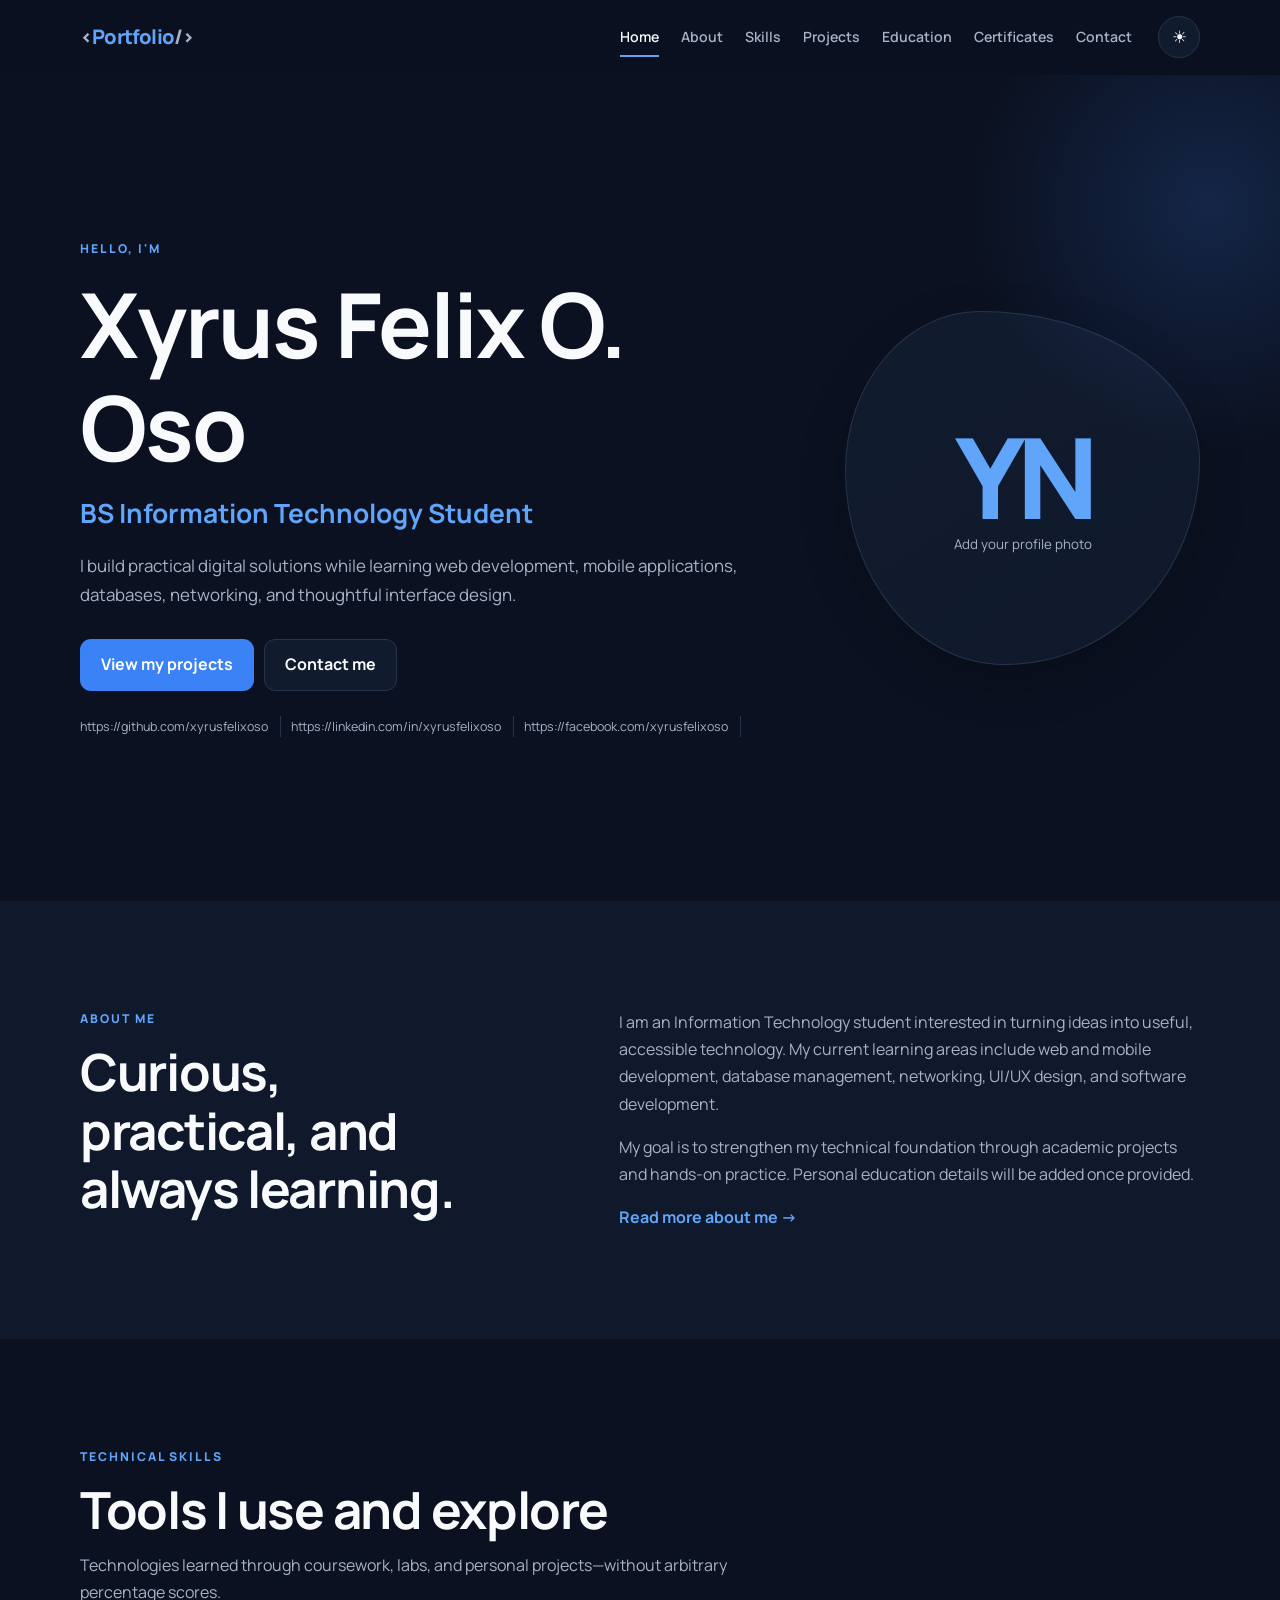
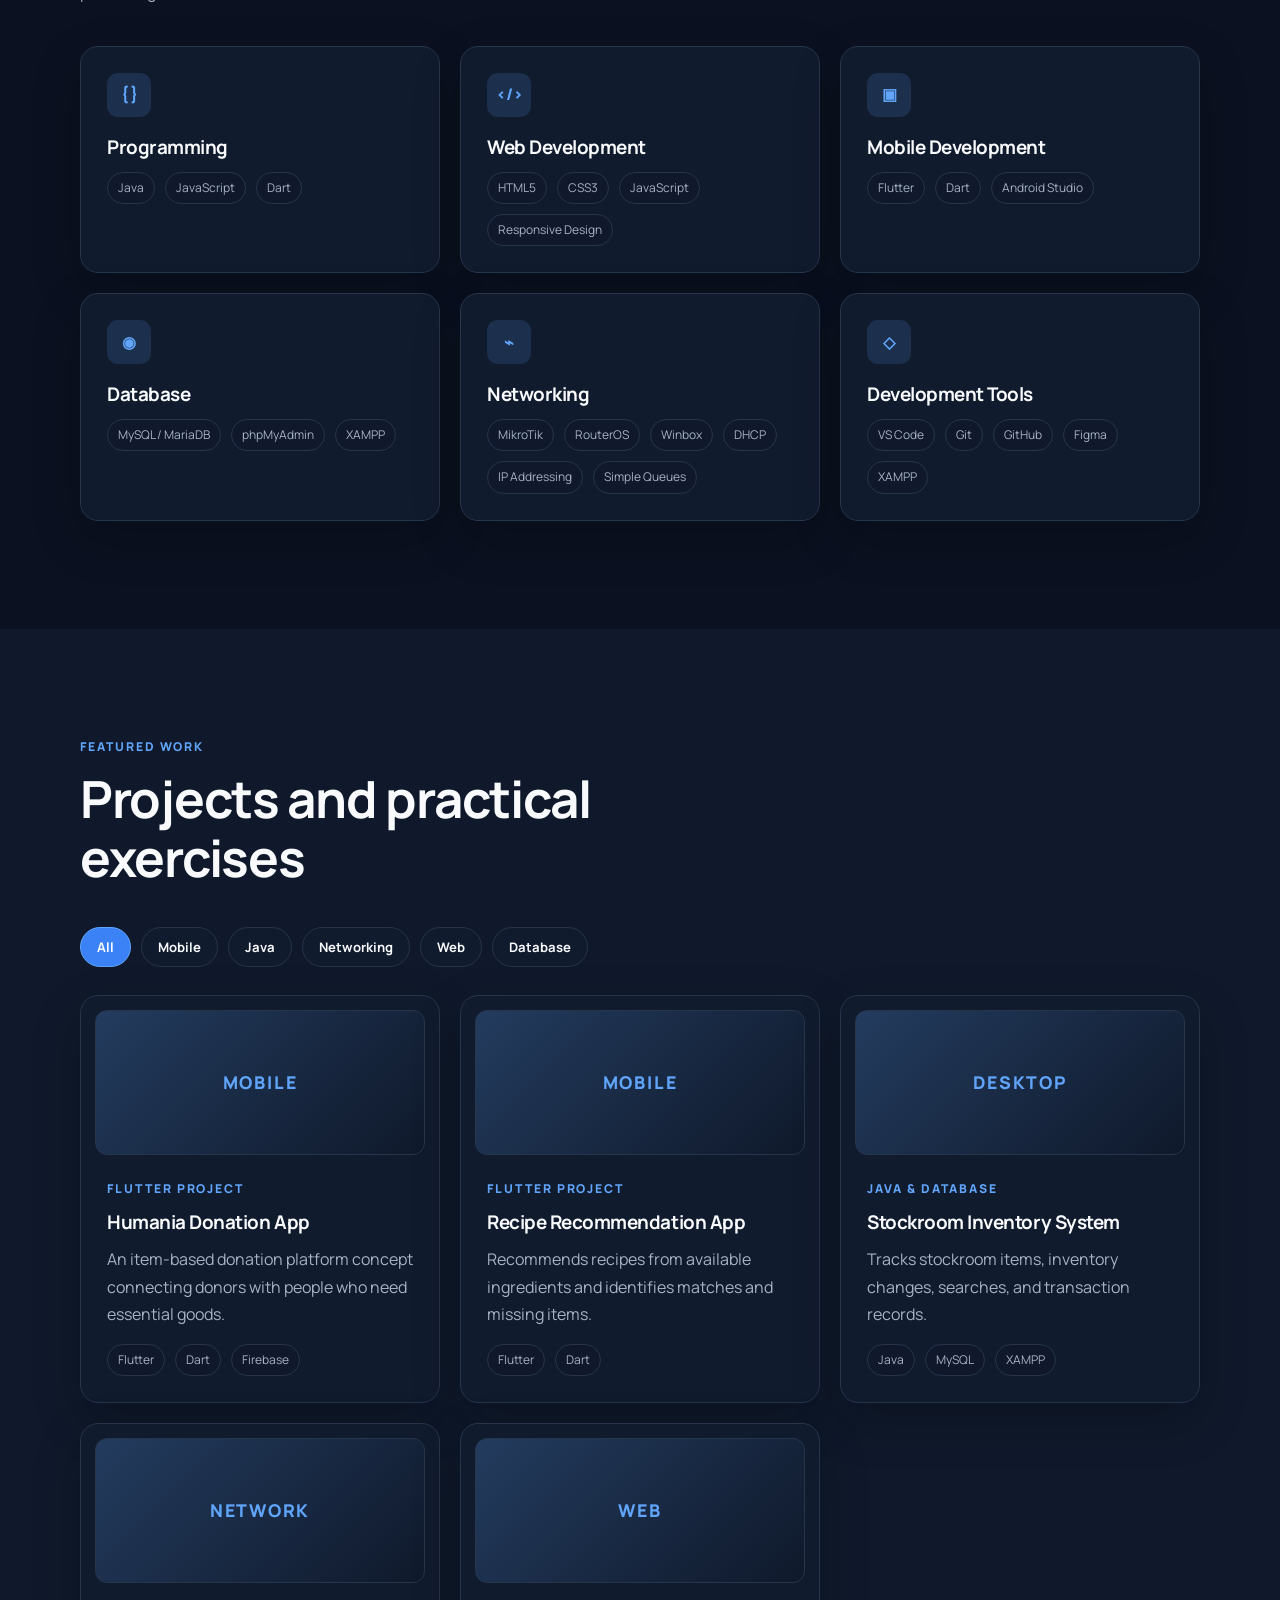
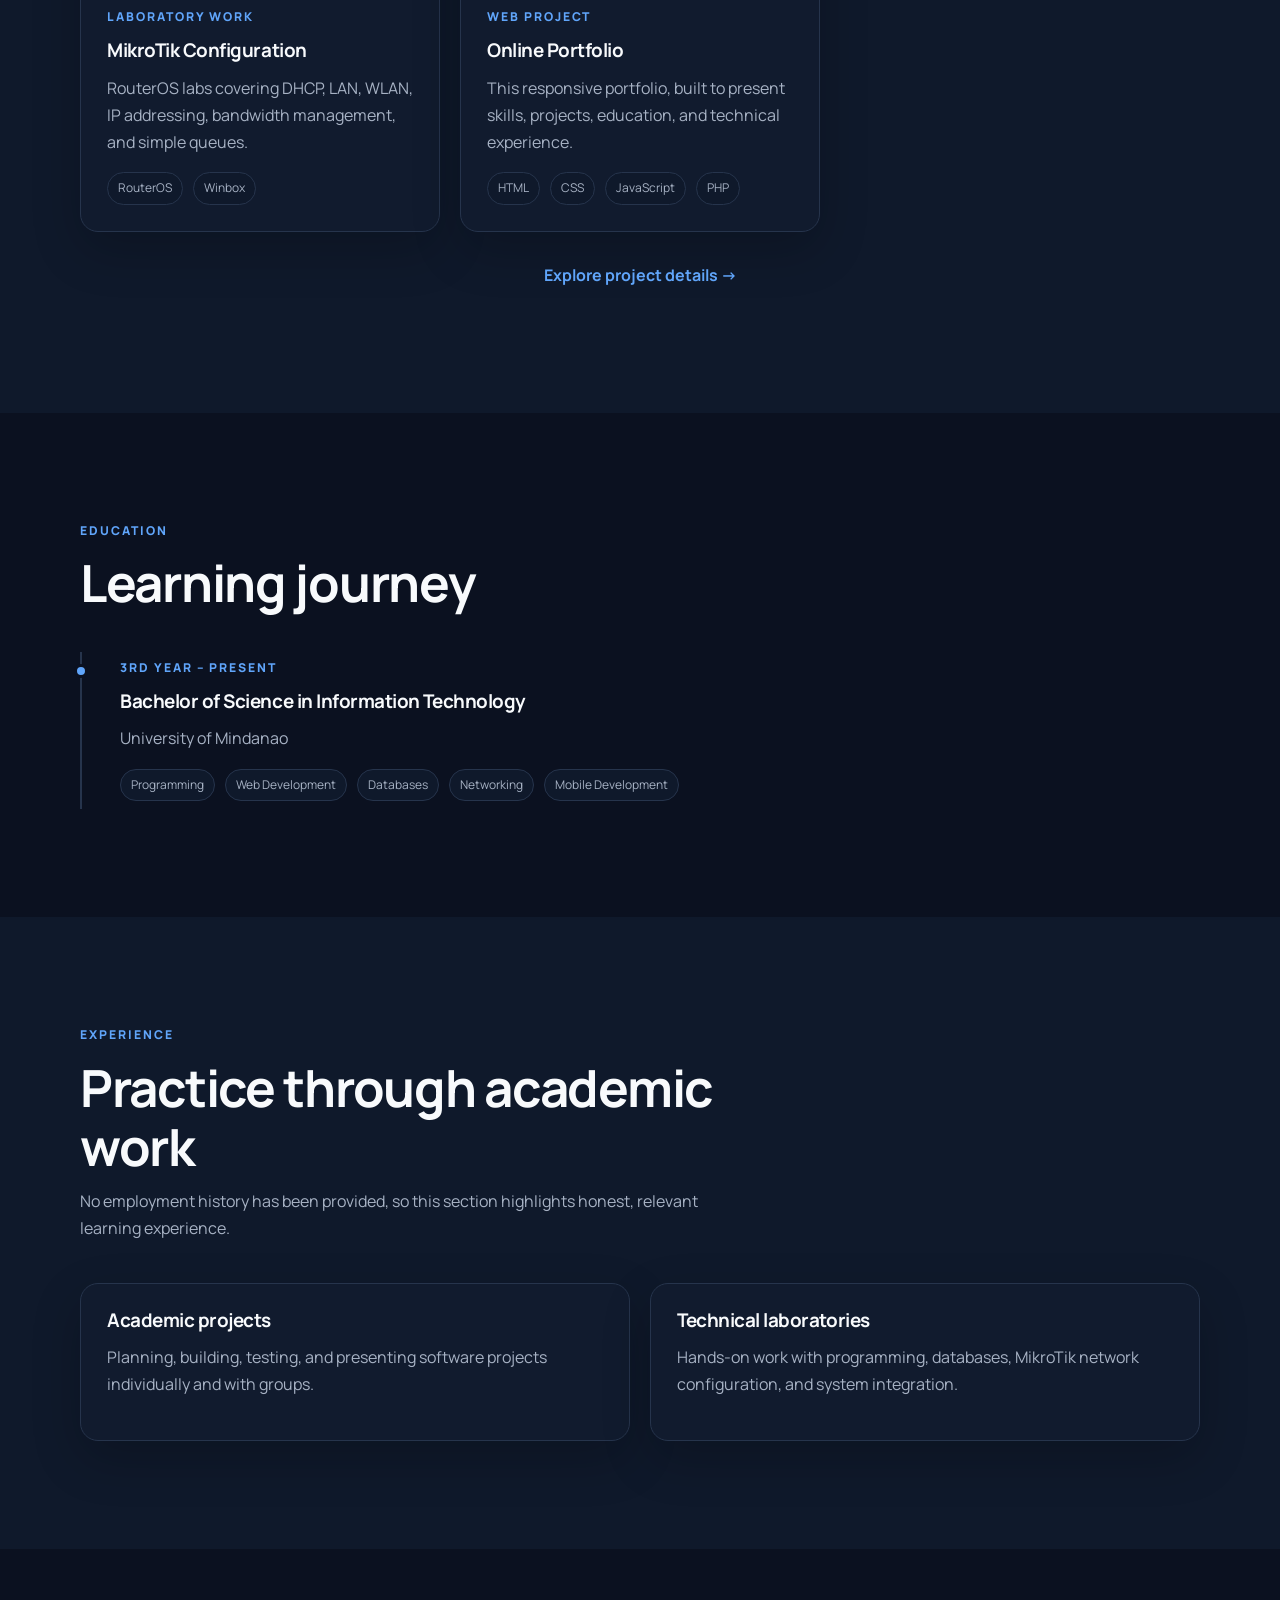
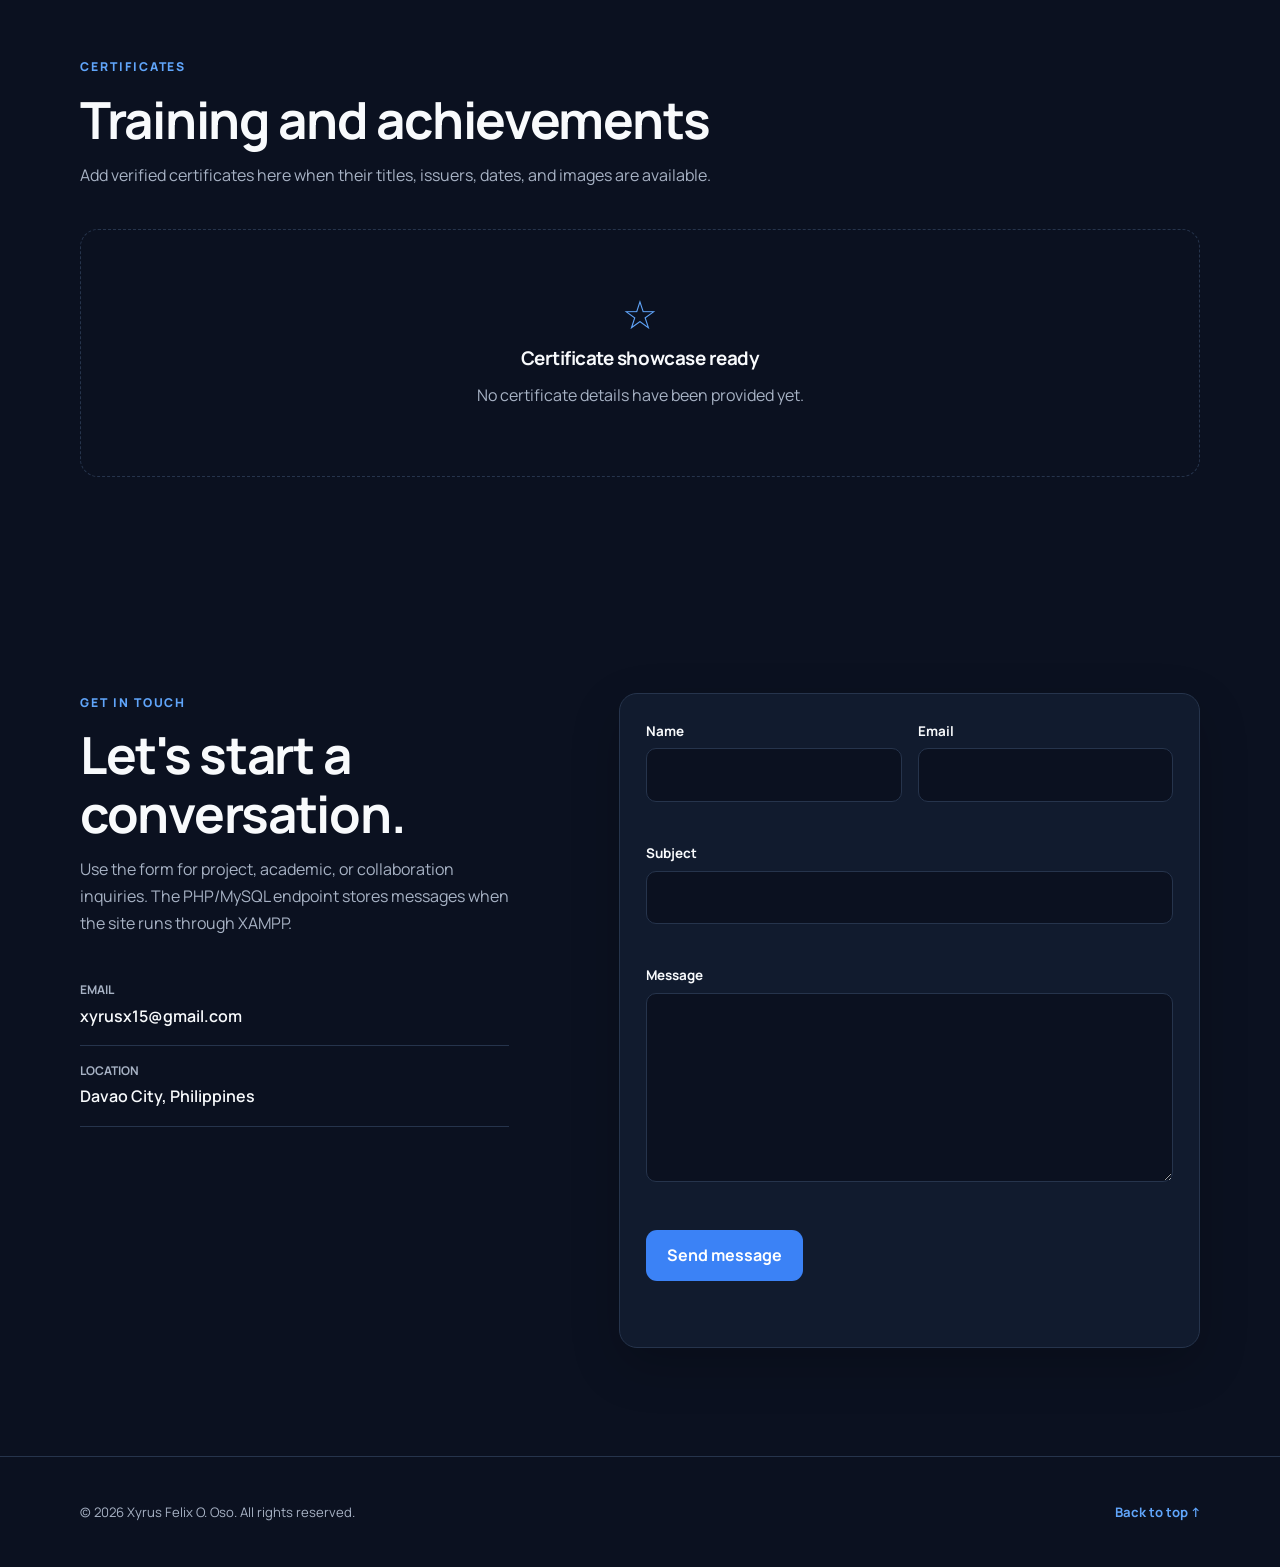
==== index.html @ 5e15e4e5 "Add portfolio project" ====
<!DOCTYPE html>
<html lang="en" data-theme="dark">
<head>
  <meta charset="UTF-8">
  <meta name="viewport" content="width=device-width, initial-scale=1.0">
  <meta name="description" content="Portfolio of Xyrus Felix O. Oso, a BS Information Technology student focused on practical digital solutions.">
  <meta name="author" content="Xyrus Felix O. Oso">
  <meta name="keywords" content="IT student, web development, mobile development, networking, portfolio">
  <meta property="og:title" content="Xyrus Felix O. Oso | IT Portfolio">
  <meta property="og:description" content="Projects, skills, and academic experience of a BS Information Technology student.">
  <meta property="og:type" content="website">
  <meta name="theme-color" content="#0f172a">
  <title>Xyrus Felix O. Oso | IT Portfolio</title>
  <link rel="stylesheet" href="css/style.css">
  <script>document.documentElement.dataset.theme=localStorage.getItem('portfolio-theme')||'dark';</script>
</head>
<body>
  <a class="skip-link" href="#main-content">Skip to content</a>
  <header class="site-header" id="top">
    <nav class="navbar container" aria-label="Primary navigation">
      <a class="logo" href="index.html" aria-label="Portfolio home">&lt;<span>Portfolio</span>/&gt;</a>
      <button class="menu-toggle" type="button" aria-expanded="false" aria-controls="nav-links" aria-label="Open navigation menu"><span></span><span></span><span></span></button>
      <div class="nav-links" id="nav-links">
        <a class="active" href="#home">Home</a><a href="#about">About</a><a href="#skills">Skills</a><a href="#projects">Projects</a><a href="#education">Education</a><a href="#certificates">Certificates</a><a href="#contact">Contact</a>
      </div>
      <button class="theme-toggle" type="button" aria-label="Switch to light theme" title="Change color theme"><span aria-hidden="true">☀</span></button>
    </nav>
  </header>

  <main id="main-content">
    <section class="hero section" id="home">
      <div class="container hero-grid">
        <div class="hero-copy reveal">
          <p class="eyebrow">Hello, I'm</p>
          <h1>Xyrus Felix O. Oso</h1>
          <p class="hero-title">BS Information Technology Student</p>
          <p>I build practical digital solutions while learning web development, mobile applications, databases, networking, and thoughtful interface design.</p>
          <div class="button-row"><a class="button primary" href="#projects">View my projects</a><a class="button secondary" href="#contact">Contact me</a></div>
          <div class="social-links" aria-label="Social links"><span>https://github.com/xyrusfelixoso</span><span>https://linkedin.com/in/xyrusfelixoso</span><span>https://facebook.com/xyrusfelixoso</span></div>
        </div>
        <div class="profile-placeholder reveal" role="img" aria-label="Placeholder for your profile photo"><span>YN</span><small>Add your profile photo</small></div>
      </div>
    </section>

    <section class="section alternate" id="about">
      <div class="container split reveal">
        <div><p class="eyebrow">About me</p><h2>Curious, practical, and always learning.</h2></div>
        <div><p>I am an Information Technology student interested in turning ideas into useful, accessible technology. My current learning areas include web and mobile development, database management, networking, UI/UX design, and software development.</p><p>My goal is to strengthen my technical foundation through academic projects and hands-on practice. Personal education details will be added once provided.</p><a class="text-link" href="about.html">Read more about me →</a></div>
      </div>
    </section>

    <section class="section" id="skills">
      <div class="container"><div class="section-heading reveal"><p class="eyebrow">Technical skills</p><h2>Tools I use and explore</h2><p>Technologies learned through coursework, labs, and personal projects—without arbitrary percentage scores.</p></div>
        <div class="card-grid skills-grid">
          <article class="card reveal"><span class="card-icon">{ }</span><h3>Programming</h3><div class="badges"><span>Java</span><span>JavaScript</span><span>Dart</span></div></article>
          <article class="card reveal"><span class="card-icon">&lt;/&gt;</span><h3>Web Development</h3><div class="badges"><span>HTML5</span><span>CSS3</span><span>JavaScript</span><span>Responsive Design</span></div></article>
          <article class="card reveal"><span class="card-icon">▣</span><h3>Mobile Development</h3><div class="badges"><span>Flutter</span><span>Dart</span><span>Android Studio</span></div></article>
          <article class="card reveal"><span class="card-icon">◉</span><h3>Database</h3><div class="badges"><span>MySQL / MariaDB</span><span>phpMyAdmin</span><span>XAMPP</span></div></article>
          <article class="card reveal"><span class="card-icon">⌁</span><h3>Networking</h3><div class="badges"><span>MikroTik</span><span>RouterOS</span><span>Winbox</span><span>DHCP</span><span>IP Addressing</span><span>Simple Queues</span></div></article>
          <article class="card reveal"><span class="card-icon">◇</span><h3>Development Tools</h3><div class="badges"><span>VS Code</span><span>Git</span><span>GitHub</span><span>Figma</span><span>XAMPP</span></div></article>
        </div>
      </div>
    </section>

    <section class="section alternate" id="projects">
      <div class="container"><div class="section-heading reveal"><p class="eyebrow">Featured work</p><h2>Projects and practical exercises</h2></div>
        <div class="filters reveal" role="group" aria-label="Filter projects"><button class="filter active" type="button" data-filter="all">All</button><button class="filter" type="button" data-filter="mobile">Mobile</button><button class="filter" type="button" data-filter="java">Java</button><button class="filter" type="button" data-filter="networking">Networking</button><button class="filter" type="button" data-filter="web">Web</button><button class="filter" type="button" data-filter="database">Database</button></div>
        <div class="card-grid project-grid">
          <article class="card project-card reveal" data-categories="mobile"><div class="project-visual">Mobile</div><p class="eyebrow">Flutter project</p><h3>Humania Donation App</h3><p>An item-based donation platform concept connecting donors with people who need essential goods.</p><div class="badges"><span>Flutter</span><span>Dart</span><span>Firebase</span></div></article>
          <article class="card project-card reveal" data-categories="mobile"><div class="project-visual">Mobile</div><p class="eyebrow">Flutter project</p><h3>Recipe Recommendation App</h3><p>Recommends recipes from available ingredients and identifies matches and missing items.</p><div class="badges"><span>Flutter</span><span>Dart</span></div></article>
          <article class="card project-card reveal" data-categories="java database"><div class="project-visual">Desktop</div><p class="eyebrow">Java & database</p><h3>Stockroom Inventory System</h3><p>Tracks stockroom items, inventory changes, searches, and transaction records.</p><div class="badges"><span>Java</span><span>MySQL</span><span>XAMPP</span></div></article>
          <article class="card project-card reveal" data-categories="networking"><div class="project-visual">Network</div><p class="eyebrow">Laboratory work</p><h3>MikroTik Configuration</h3><p>RouterOS labs covering DHCP, LAN, WLAN, IP addressing, bandwidth management, and simple queues.</p><div class="badges"><span>RouterOS</span><span>Winbox</span></div></article>
          <article class="card project-card reveal" data-categories="web database"><div class="project-visual">Web</div><p class="eyebrow">Web project</p><h3>Online Portfolio</h3><p>This responsive portfolio, built to present skills, projects, education, and technical experience.</p><div class="badges"><span>HTML</span><span>CSS</span><span>JavaScript</span><span>PHP</span></div></article>
        </div><p class="center"><a class="text-link" href="projects.html">Explore project details →</a></p>
      </div>
    </section>

    <section class="section" id="education"><div class="container"><div class="section-heading reveal"><p class="eyebrow">Education</p><h2>Learning journey</h2></div><article class="timeline-item reveal"><div class="timeline-marker"></div><p class="eyebrow">3rd Year – Present</p><h3>Bachelor of Science in Information Technology</h3><p>University of Mindanao</p><div class="badges"><span>Programming</span><span>Web Development</span><span>Databases</span><span>Networking</span><span>Mobile Development</span></div></article></div></section>

    <section class="section alternate" id="experience"><div class="container"><div class="section-heading reveal"><p class="eyebrow">Experience</p><h2>Practice through academic work</h2><p>No employment history has been provided, so this section highlights honest, relevant learning experience.</p></div><div class="content-grid"><article class="card reveal"><h3>Academic projects</h3><p>Planning, building, testing, and presenting software projects individually and with groups.</p></article><article class="card reveal"><h3>Technical laboratories</h3><p>Hands-on work with programming, databases, MikroTik network configuration, and system integration.</p></article></div></div></section>

    <section class="section" id="certificates"><div class="container"><div class="section-heading reveal"><p class="eyebrow">Certificates</p><h2>Training and achievements</h2><p>Add verified certificates here when their titles, issuers, dates, and images are available.</p></div><div class="empty-state reveal"><span aria-hidden="true">☆</span><h3>Certificate showcase ready</h3><p>No certificate details have been provided yet.</p></div></div></section>

    <section class="section" id="contact"><div class="container contact-grid">
      <div class="reveal"><p class="eyebrow">Get in touch</p><h2>Let's start a conversation.</h2><p>Use the form for project, academic, or collaboration inquiries. The PHP/MySQL endpoint stores messages when the site runs through XAMPP.</p><dl class="contact-list"><div><dt>Email</dt><dd>xyrusx15@gmail.com</dd></div><div><dt>Location</dt><dd>Davao City, Philippines</dd></div></dl></div>
      <form class="contact-form card reveal" action="php/contact.php" method="post" novalidate>
        <div class="form-row"><div class="field"><label for="name">Name</label><input id="name" name="name" type="text" maxlength="100" autocomplete="name" required><small class="error" id="name-error"></small></div><div class="field"><label for="email">Email</label><input id="email" name="email" type="email" maxlength="150" autocomplete="email" required><small class="error" id="email-error"></small></div></div>
        <div class="field"><label for="subject">Subject</label><input id="subject" name="subject" type="text" maxlength="200" required><small class="error" id="subject-error"></small></div>
        <div class="field"><label for="message">Message</label><textarea id="message" name="message" rows="6" minlength="10" maxlength="5000" required></textarea><small class="error" id="message-error"></small></div>
        <button class="button primary" type="submit">Send message</button><p class="form-status" role="status" aria-live="polite"></p>
      </form>
    </div></section>
  </main>
  <footer class="site-footer"><div class="container footer-inner"><p>© 2026 Xyrus Felix O. Oso. All rights reserved.</p><a href="#top">Back to top ↑</a></div></footer>
  <button class="back-to-top" type="button" aria-label="Back to top">↑</button>
  <script src="js/script.js"></script>
</body>
</html>
---- css/style.css ----
@import url('https://fonts.googleapis.com/css2?family=Manrope:wght@400;500;600;700;800&display=swap');

:root {
  --background: #0b1120;
  --surface: #111b2e;
  --surface-alt: #0f192b;
  --border: #26344c;
  --accent: #60a5fa;
  --accent-strong: #3b82f6;
  --text: #f8fafc;
  --muted: #a7b2c4;
  --shadow: 0 18px 50px rgba(0, 0, 0, .2);
  --header: rgba(11, 17, 32, .88);
  --radius: 18px;
}

[data-theme="light"] {
  --background: #f8fafc;
  --surface: #ffffff;
  --surface-alt: #eef4fb;
  --border: #d8e1ec;
  --accent: #2563eb;
  --accent-strong: #1d4ed8;
  --text: #172033;
  --muted: #526176;
  --shadow: 0 18px 50px rgba(30, 64, 175, .09);
  --header: rgba(248, 250, 252, .9);
}

* { box-sizing: border-box; }
html { scroll-behavior: smooth; scroll-padding-top: 76px; }
body { margin: 0; overflow-x: hidden; font-family: Manrope, Arial, sans-serif; background: var(--background); color: var(--text); line-height: 1.7; transition: background .25s, color .25s; }
a { color: inherit; text-decoration: none; }
button, input, textarea { font: inherit; }
button { color: inherit; }
p { margin: 0 0 1rem; color: var(--muted); }
h1, h2, h3 { margin: 0 0 .8rem; line-height: 1.15; letter-spacing: -.025em; }
h1 { font-size: clamp(2.9rem, 7vw, 5.8rem); }
h2 { font-size: clamp(2rem, 4vw, 3.25rem); }
h3 { font-size: 1.18rem; }
.container { width: min(1120px, calc(100% - 40px)); margin-inline: auto; }
.section { padding: 108px 0; }
.alternate { background: var(--surface-alt); }
.skip-link { position: fixed; z-index: 999; top: 8px; left: 8px; padding: 10px 16px; background: var(--accent-strong); color: white; transform: translateY(-160%); border-radius: 8px; }
.skip-link:focus { transform: translateY(0); }
:focus-visible { outline: 3px solid var(--accent); outline-offset: 3px; }

.site-header { position: sticky; z-index: 100; top: 0; border-bottom: 1px solid transparent; background: var(--header); backdrop-filter: blur(14px); }
.site-header.scrolled { border-color: var(--border); }
.navbar { min-height: 74px; display: flex; align-items: center; gap: 26px; }
.logo { margin-right: auto; color: var(--muted); font-weight: 800; letter-spacing: -.04em; font-size: 1.25rem; }
.logo span { color: var(--accent); }
.nav-links { display: flex; align-items: center; gap: 22px; }
.nav-links a { position: relative; padding: 8px 0; color: var(--muted); font-size: .88rem; font-weight: 600; }
.nav-links a:hover, .nav-links a.active { color: var(--text); }
.nav-links a.active::after { content: ''; position: absolute; height: 2px; left: 0; right: 0; bottom: 0; background: var(--accent); }
.theme-toggle, .menu-toggle, .back-to-top { border: 1px solid var(--border); background: var(--surface); cursor: pointer; }
.theme-toggle { width: 42px; height: 42px; border-radius: 50%; font-size: 1.05rem; }
.menu-toggle { display: none; width: 42px; height: 42px; padding: 10px; border-radius: 10px; }
.menu-toggle span { display: block; width: 20px; height: 2px; margin: 4px 0; background: currentColor; transition: .2s; }

.hero { min-height: calc(100vh - 74px); display: grid; align-items: center; position: relative; overflow: hidden; }
.hero::before { content: ''; position: absolute; width: 500px; height: 500px; right: -180px; top: -120px; border-radius: 50%; background: radial-gradient(circle, rgba(59,130,246,.18), transparent 68%); pointer-events: none; }
.hero-grid { display: grid; grid-template-columns: 1.45fr .75fr; gap: 80px; align-items: center; }
.hero-copy h1 { color: var(--text); }
.hero-title { color: var(--accent); font-size: clamp(1.25rem, 2.5vw, 1.65rem); font-weight: 700; }
.hero-copy > p:not(.eyebrow):not(.hero-title) { max-width: 670px; font-size: 1.06rem; }
.eyebrow { margin-bottom: 12px; color: var(--accent); font-size: .76rem; font-weight: 800; letter-spacing: .16em; text-transform: uppercase; }
.button-row, .social-links, .badges, .filters { display: flex; flex-wrap: wrap; gap: 10px; }
.button-row { margin: 30px 0 25px; }
.button { display: inline-flex; justify-content: center; min-height: 48px; align-items: center; padding: 11px 20px; border: 1px solid transparent; border-radius: 11px; cursor: pointer; font-weight: 700; transition: transform .2s, background .2s, border-color .2s; }
.button:hover { transform: translateY(-2px); }
.button.primary { background: var(--accent-strong); color: #fff; }
.button.secondary { border-color: var(--border); background: var(--surface); }
.social-links { color: var(--muted); font-size: .78rem; }
.social-links span { padding-right: 12px; border-right: 1px solid var(--border); }
.profile-placeholder { aspect-ratio: 1; display: grid; place-content: center; text-align: center; border: 1px solid var(--border); border-radius: 38% 62% 55% 45% / 45% 42% 58% 55%; background: linear-gradient(145deg, var(--surface), var(--surface-alt)); box-shadow: var(--shadow); }
.profile-placeholder span { display: block; color: var(--accent); font-size: clamp(4rem, 9vw, 7rem); font-weight: 800; letter-spacing: -.08em; line-height: 1; }
.profile-placeholder small { color: var(--muted); }

.split, .contact-grid { display: grid; grid-template-columns: .85fr 1.15fr; gap: clamp(45px, 9vw, 110px); align-items: start; }
.section-heading { max-width: 680px; margin-bottom: 40px; }
.card-grid { display: grid; gap: 20px; }
.skills-grid { grid-template-columns: repeat(3, 1fr); }
.card { padding: 26px; border: 1px solid var(--border); border-radius: var(--radius); background: var(--surface); box-shadow: var(--shadow); transition: transform .22s, border-color .22s; }
.card:hover { transform: translateY(-4px); border-color: color-mix(in srgb, var(--accent) 55%, var(--border)); }
.card-icon { display: grid; place-items: center; width: 44px; height: 44px; margin-bottom: 20px; border-radius: 11px; background: color-mix(in srgb, var(--accent) 15%, transparent); color: var(--accent); font-weight: 800; }
.badges span { padding: 5px 10px; border: 1px solid var(--border); border-radius: 100px; color: var(--muted); background: var(--surface-alt); font-size: .75rem; }
.filters { margin-bottom: 28px; }
.filter { padding: 8px 16px; border: 1px solid var(--border); border-radius: 100px; background: var(--surface); cursor: pointer; font-size: .82rem; font-weight: 700; }
.filter:hover, .filter.active { border-color: var(--accent); background: var(--accent-strong); color: white; }
.project-grid { grid-template-columns: repeat(3, 1fr); }
.project-card { display: flex; flex-direction: column; }
.project-card[hidden] { display: none; }
.project-card .badges { margin-top: auto; }
.project-visual { display: grid; min-height: 145px; margin: -12px -12px 24px; place-items: center; border: 1px solid var(--border); border-radius: 12px; background: linear-gradient(135deg, color-mix(in srgb, var(--accent) 25%, var(--surface-alt)), var(--surface-alt)); color: var(--accent); font-size: 1.1rem; font-weight: 800; letter-spacing: .1em; text-transform: uppercase; }
.text-link { color: var(--accent); font-weight: 700; }
.center { margin-top: 30px; text-align: center; }
.timeline-item { position: relative; max-width: 760px; padding: 6px 0 8px 38px; border-left: 2px solid var(--border); }
.timeline-marker { position: absolute; width: 14px; height: 14px; top: 12px; left: -8px; border: 3px solid var(--background); border-radius: 50%; background: var(--accent); }
.empty-state { padding: 50px 25px; border: 1px dashed var(--border); border-radius: var(--radius); text-align: center; }
.empty-state > span { color: var(--accent); font-size: 2.5rem; }
.contact-list { margin: 28px 0; }
.contact-list div { padding: 15px 0; border-bottom: 1px solid var(--border); }
.contact-list dt { color: var(--muted); font-size: .75rem; font-weight: 700; text-transform: uppercase; }
.contact-list dd { margin: 2px 0 0; overflow-wrap: anywhere; font-weight: 600; }
.form-row { display: grid; grid-template-columns: 1fr 1fr; gap: 16px; }
.field { margin-bottom: 17px; }
.field label { display: block; margin-bottom: 6px; font-size: .84rem; font-weight: 700; }
.field input, .field textarea { width: 100%; border: 1px solid var(--border); border-radius: 10px; padding: 12px 13px; background: var(--background); color: var(--text); }
.field textarea { resize: vertical; }
.field input[aria-invalid="true"], .field textarea[aria-invalid="true"] { border-color: #f87171; }
.error { min-height: 20px; display: block; margin-top: 3px; color: #f87171; font-size: .75rem; }
.form-status { min-height: 26px; margin: 14px 0 0; }
.form-status.success { color: #4ade80; }
.form-status.failure { color: #f87171; }
.page-hero { padding: 115px 0 82px; }
.page-hero .container { max-width: 900px; margin-left: max(20px, calc((100% - 1120px)/2)); }
.page-hero h1 { font-size: clamp(2.7rem, 6vw, 5rem); }
.page-hero p:last-child { max-width: 700px; font-size: 1.08rem; }
.content-grid { display: grid; grid-template-columns: 1fr 1fr; gap: 20px; }
.note { margin-top: 28px; padding: 15px 18px; border-left: 3px solid var(--accent); background: var(--surface); font-size: .88rem; }
.admin-title { font-size: clamp(2.2rem, 5vw, 4rem); }
.admin-login { max-width: 480px; }
.admin-table-wrap { overflow-x: auto; margin-top: 24px; }
.admin-table { width: 100%; border-collapse: collapse; }
.admin-table th, .admin-table td { padding: 12px; border-bottom: 1px solid var(--border); vertical-align: top; text-align: left; }
.admin-empty { padding: 24px !important; }
.site-footer { border-top: 1px solid var(--border); }
.footer-inner { min-height: 110px; display: flex; justify-content: space-between; align-items: center; gap: 20px; }
.footer-inner p { margin: 0; font-size: .82rem; }
.footer-inner a { color: var(--accent); font-size: .82rem; font-weight: 700; }
.back-to-top { position: fixed; right: 22px; bottom: 22px; width: 44px; height: 44px; border-radius: 50%; opacity: 0; pointer-events: none; transform: translateY(12px); transition: .2s; }
.back-to-top.visible { opacity: 1; pointer-events: auto; transform: translateY(0); }
.reveal { opacity: 0; transform: translateY(20px); transition: opacity .55s ease, transform .55s ease; }
.reveal.visible { opacity: 1; transform: none; }

@media (max-width: 900px) {
  .menu-toggle { display: block; order: 2; }
  .theme-toggle { order: 1; }
  .nav-links { position: absolute; display: none; flex-direction: column; align-items: stretch; gap: 2px; top: 66px; left: 20px; right: 20px; padding: 12px; border: 1px solid var(--border); border-radius: 12px; background: var(--surface); box-shadow: var(--shadow); }
  .nav-links.open { display: flex; }
  .nav-links a { padding: 10px 12px; }
  .nav-links a.active::after { display: none; }
  .hero-grid { grid-template-columns: 1fr .55fr; gap: 40px; }
  .skills-grid, .project-grid { grid-template-columns: repeat(2, 1fr); }
}

@media (max-width: 680px) {
  .section { padding: 78px 0; }
  .container { width: min(100% - 30px, 1120px); }
  .hero { min-height: auto; padding-top: 88px; }
  .hero-grid, .split, .contact-grid, .content-grid { grid-template-columns: 1fr; }
  .profile-placeholder { max-width: 310px; width: 80%; margin: 10px auto 0; }
  .skills-grid, .project-grid { grid-template-columns: 1fr; }
  .form-row { grid-template-columns: 1fr; gap: 0; }
  .footer-inner { padding: 25px 0; align-items: flex-start; flex-direction: column; justify-content: center; }
  .page-hero { padding: 85px 0 65px; }
}

@media (prefers-reduced-motion: reduce) {
  html { scroll-behavior: auto; }
  *, *::before, *::after { transition-duration: .01ms !important; animation-duration: .01ms !important; }
  .reveal { opacity: 1; transform: none; }
}
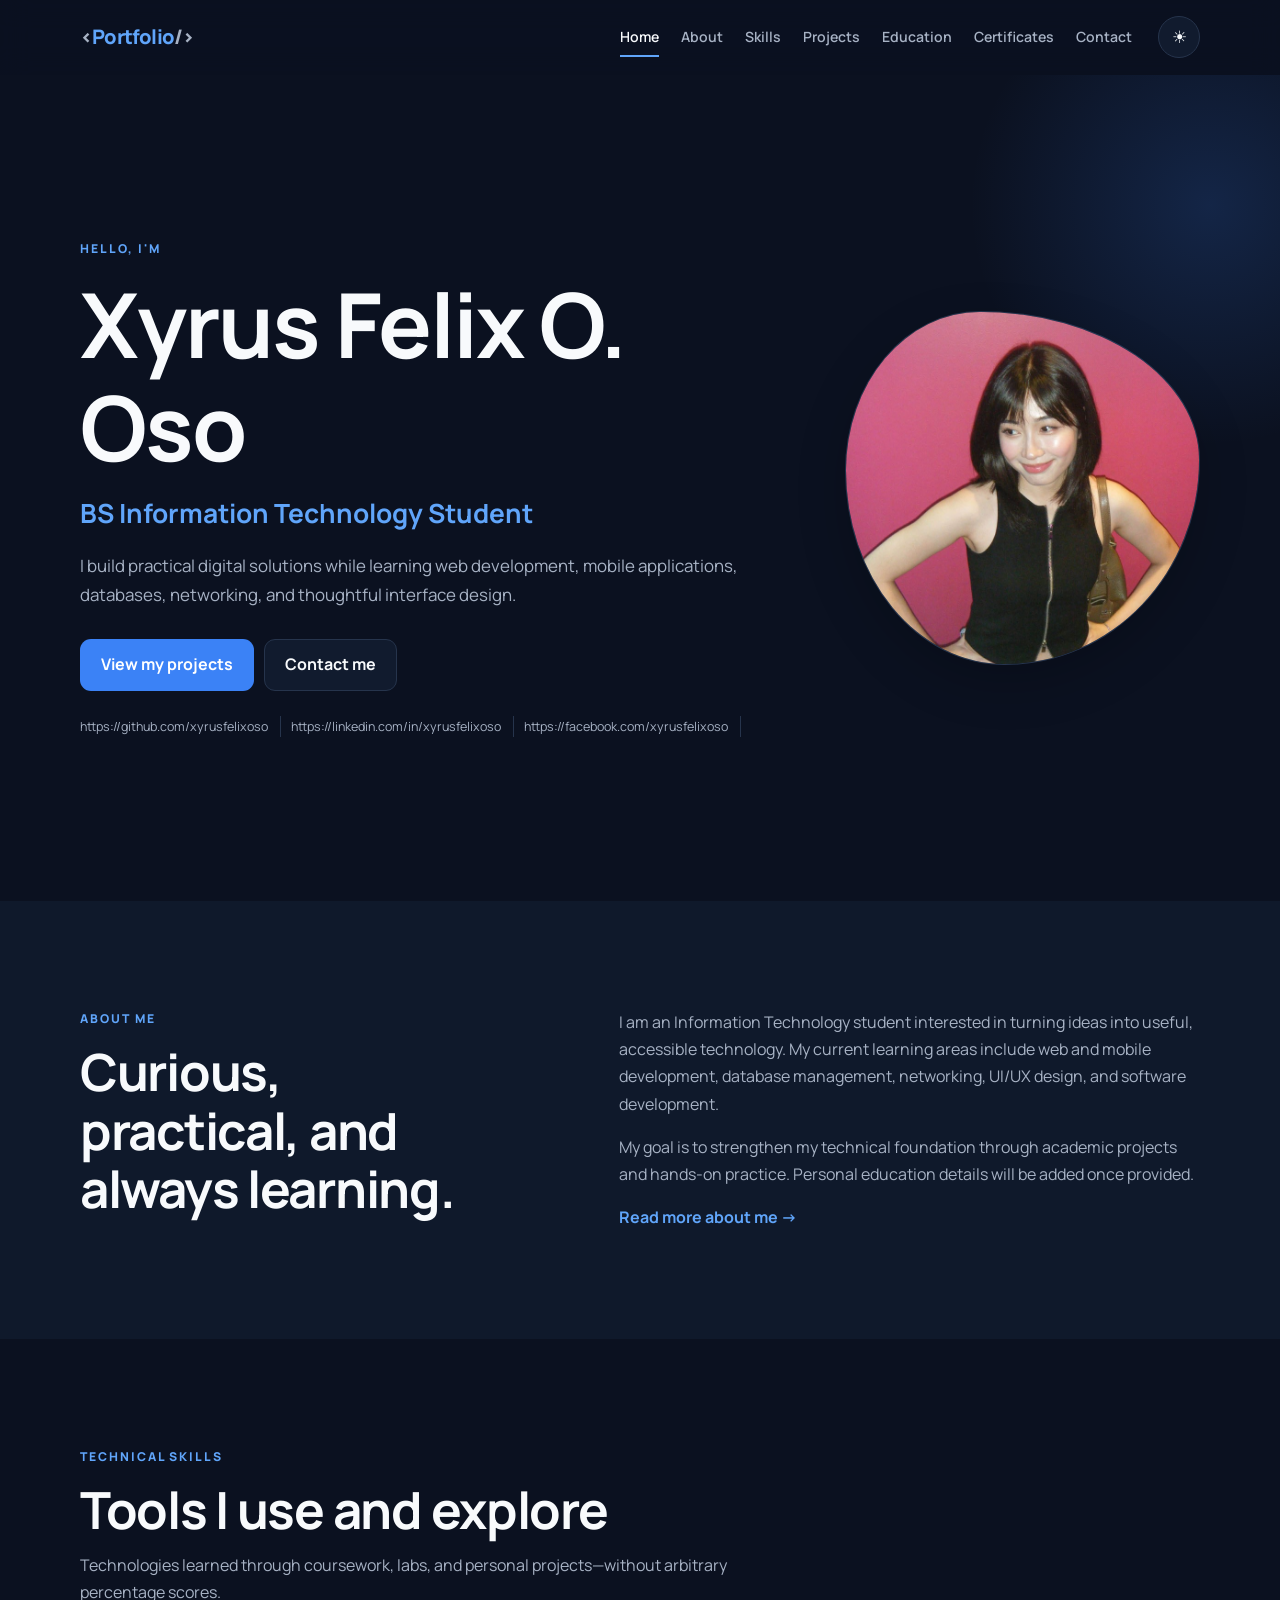
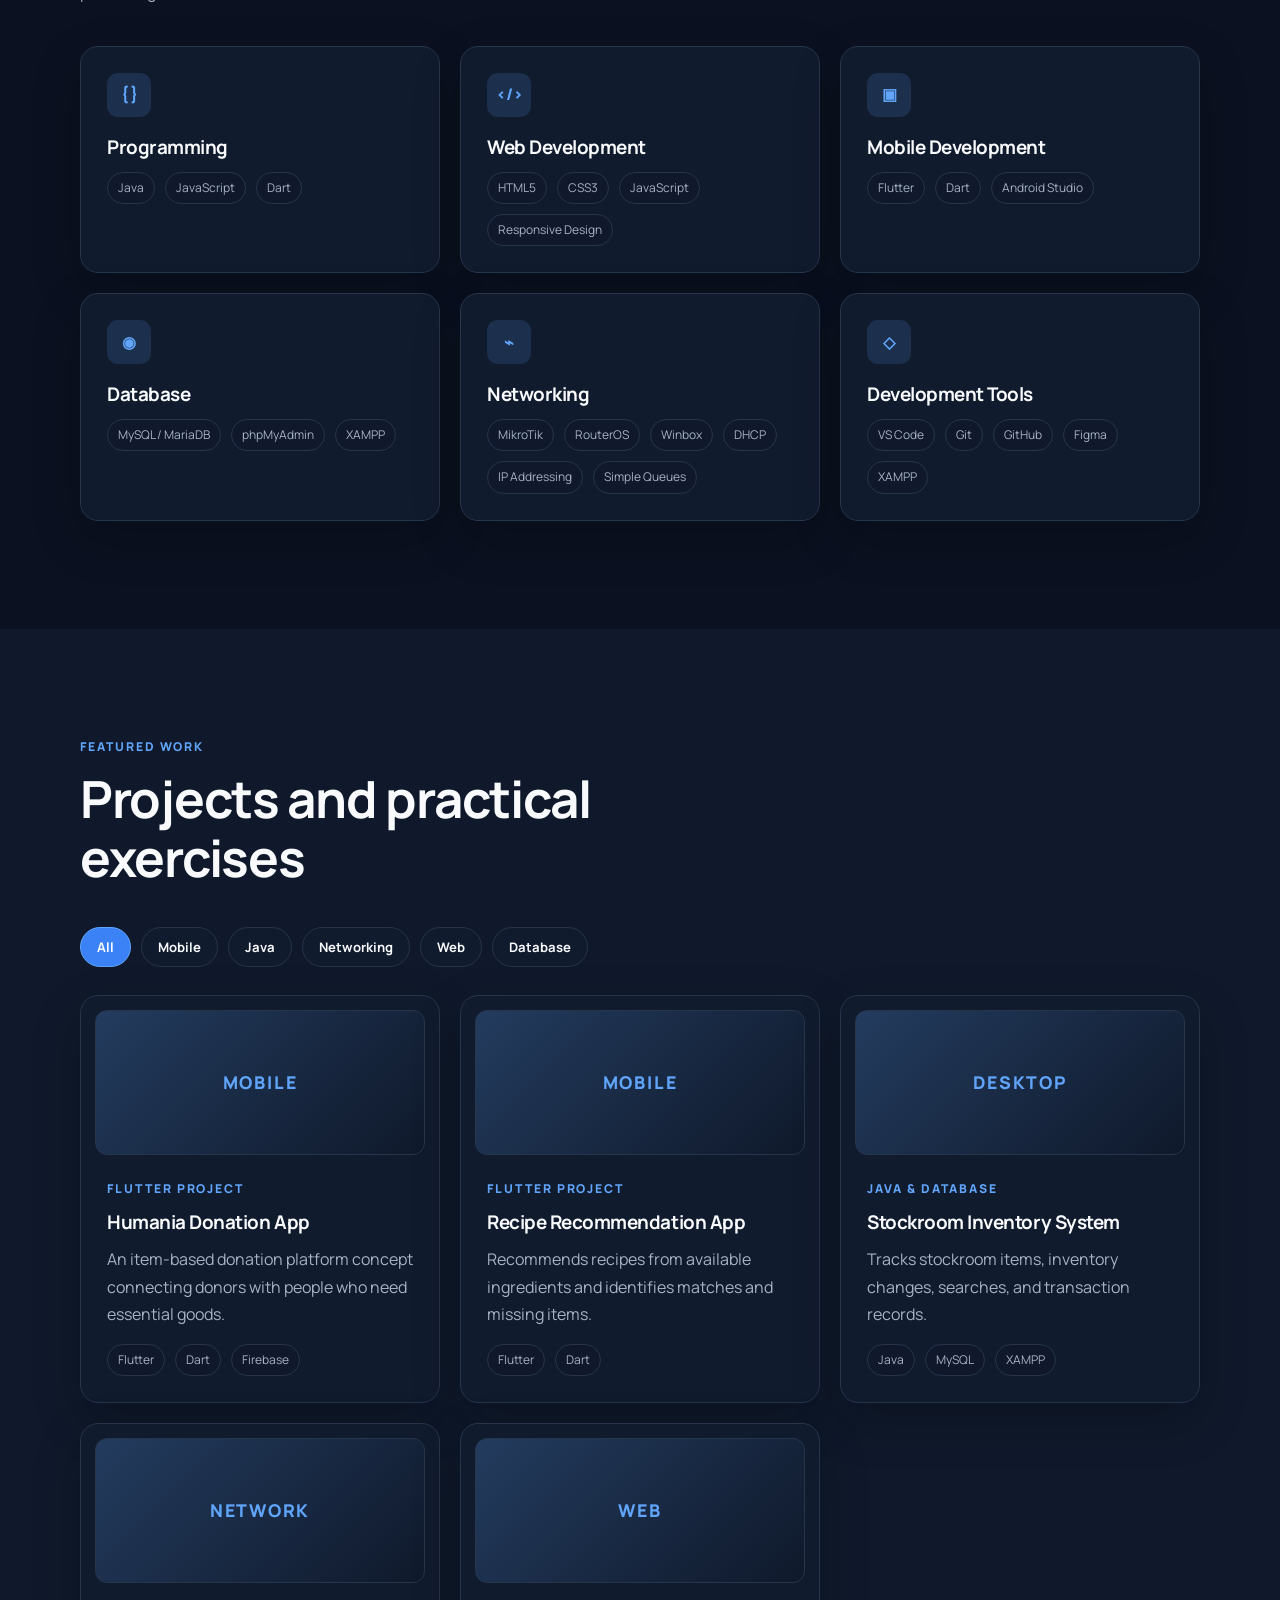
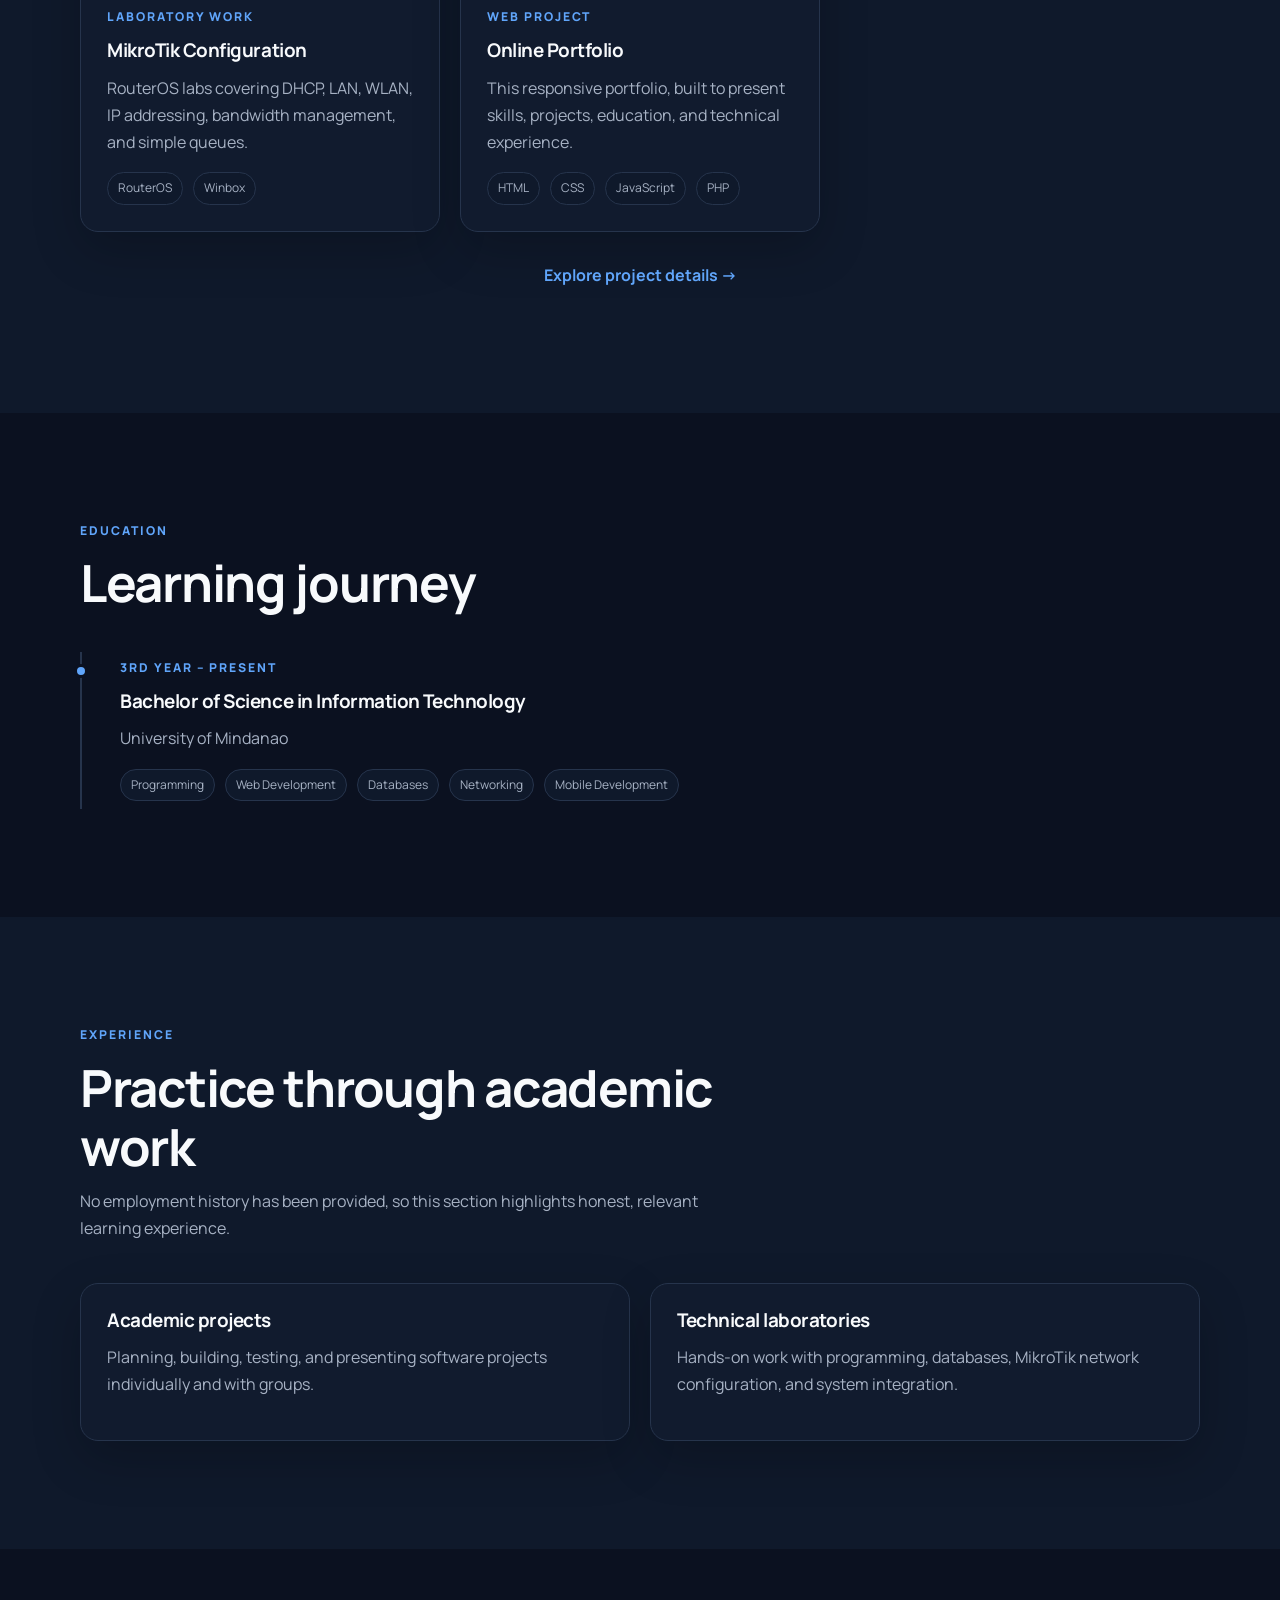
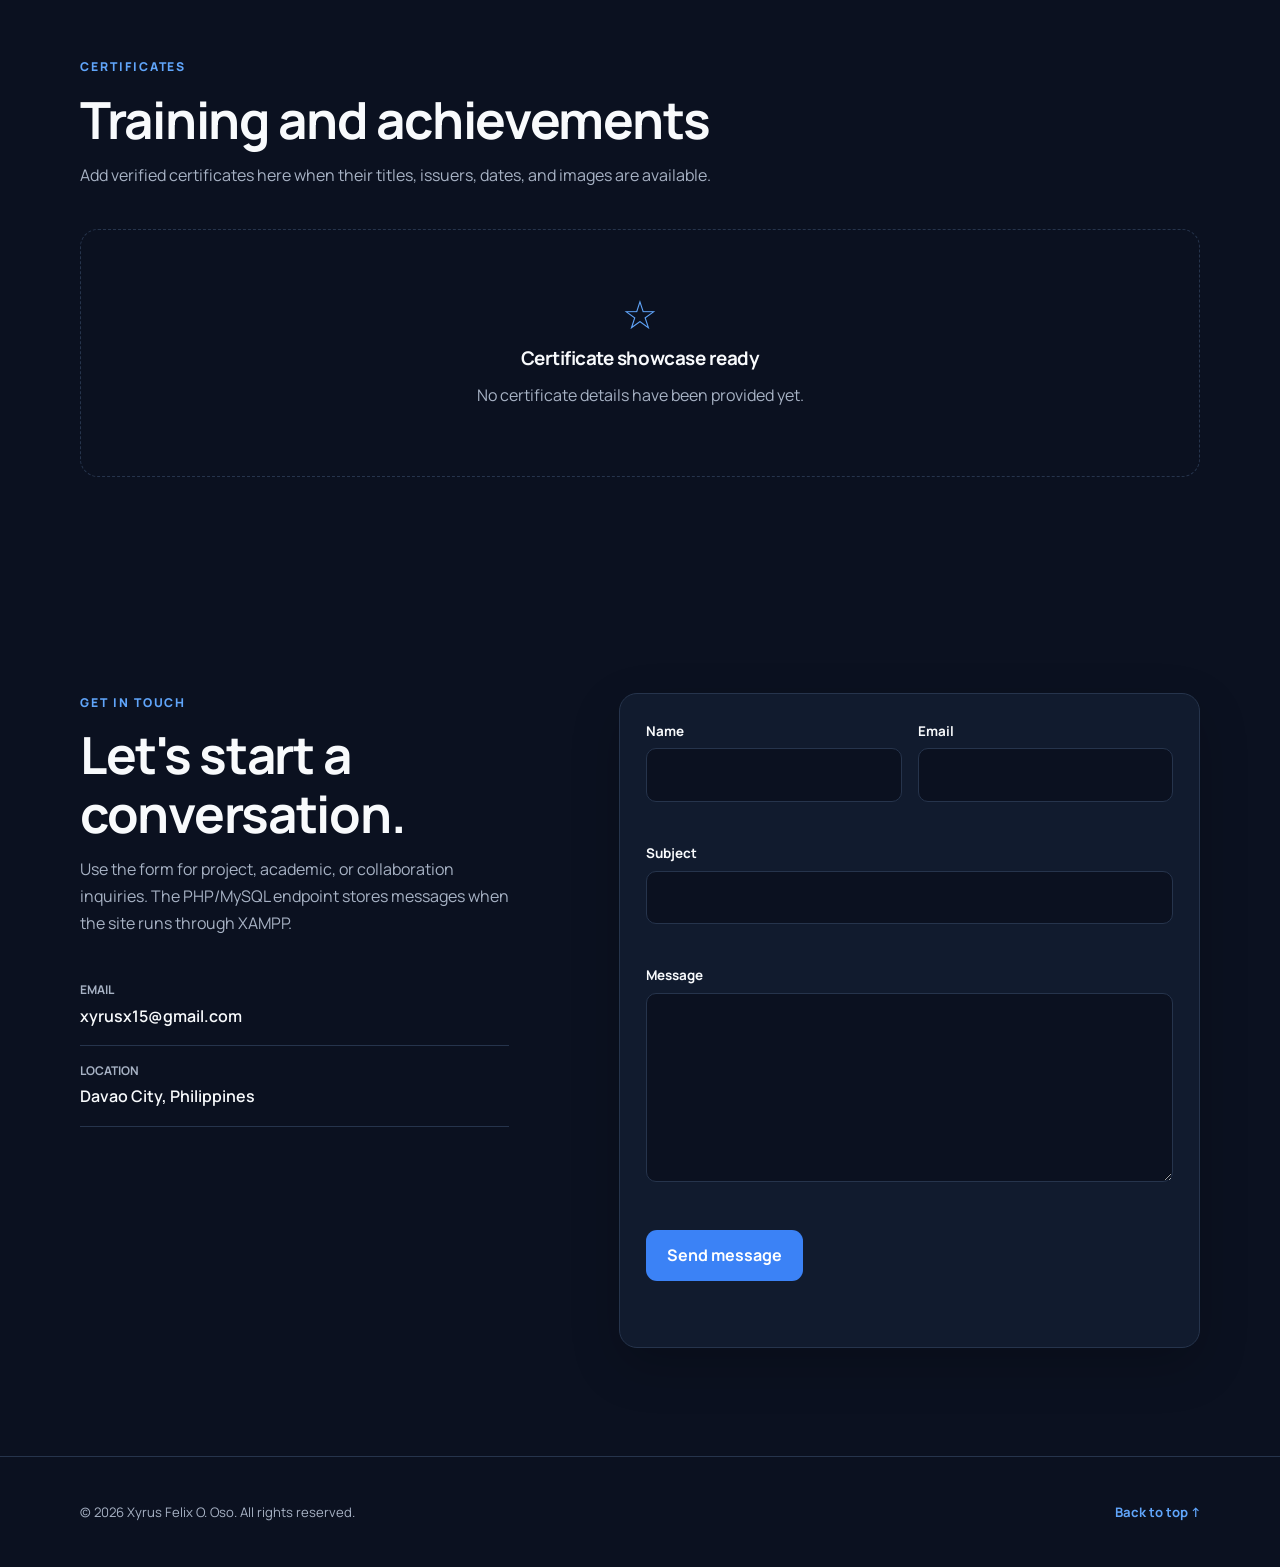
==== commit 5e477e05: "Add profile photo and improve contact errors Co-authored-by: Copilot <223556219+Copilot@users.norepl" ====
--- a/index.html
+++ b/index.html
@@ -38,7 +38,7 @@
           <div class="button-row"><a class="button primary" href="#projects">View my projects</a><a class="button secondary" href="#contact">Contact me</a></div>
           <div class="social-links" aria-label="Social links"><span>https://github.com/xyrusfelixoso</span><span>https://linkedin.com/in/xyrusfelixoso</span><span>https://facebook.com/xyrusfelixoso</span></div>
         </div>
-        <div class="profile-placeholder reveal" role="img" aria-label="Placeholder for your profile photo"><span>YN</span><small>Add your profile photo</small></div>
+        <div class="profile-photo reveal"><img src="images/profile/profile.jpg" alt="Profile portrait of Xyrus Felix O. Oso"></div>
       </div>
     </section>
 
--- a/css/style.css
+++ b/css/style.css
@@ -74,9 +74,8 @@
 .button.secondary { border-color: var(--border); background: var(--surface); }
 .social-links { color: var(--muted); font-size: .78rem; }
 .social-links span { padding-right: 12px; border-right: 1px solid var(--border); }
-.profile-placeholder { aspect-ratio: 1; display: grid; place-content: center; text-align: center; border: 1px solid var(--border); border-radius: 38% 62% 55% 45% / 45% 42% 58% 55%; background: linear-gradient(145deg, var(--surface), var(--surface-alt)); box-shadow: var(--shadow); }
-.profile-placeholder span { display: block; color: var(--accent); font-size: clamp(4rem, 9vw, 7rem); font-weight: 800; letter-spacing: -.08em; line-height: 1; }
-.profile-placeholder small { color: var(--muted); }
+.profile-photo { aspect-ratio: 1; overflow: hidden; border: 1px solid var(--border); border-radius: 38% 62% 55% 45% / 45% 42% 58% 55%; background: linear-gradient(145deg, var(--surface), var(--surface-alt)); box-shadow: var(--shadow); }
+.profile-photo img { display: block; width: 100%; height: 100%; object-fit: cover; object-position: center 35%; }
 
 .split, .contact-grid { display: grid; grid-template-columns: .85fr 1.15fr; gap: clamp(45px, 9vw, 110px); align-items: start; }
 .section-heading { max-width: 680px; margin-bottom: 40px; }
@@ -151,7 +150,7 @@
   .container { width: min(100% - 30px, 1120px); }
   .hero { min-height: auto; padding-top: 88px; }
   .hero-grid, .split, .contact-grid, .content-grid { grid-template-columns: 1fr; }
-  .profile-placeholder { max-width: 310px; width: 80%; margin: 10px auto 0; }
+  .profile-photo { max-width: 310px; width: 80%; margin: 10px auto 0; }
   .skills-grid, .project-grid { grid-template-columns: 1fr; }
   .form-row { grid-template-columns: 1fr; gap: 0; }
   .footer-inner { padding: 25px 0; align-items: flex-start; flex-direction: column; justify-content: center; }
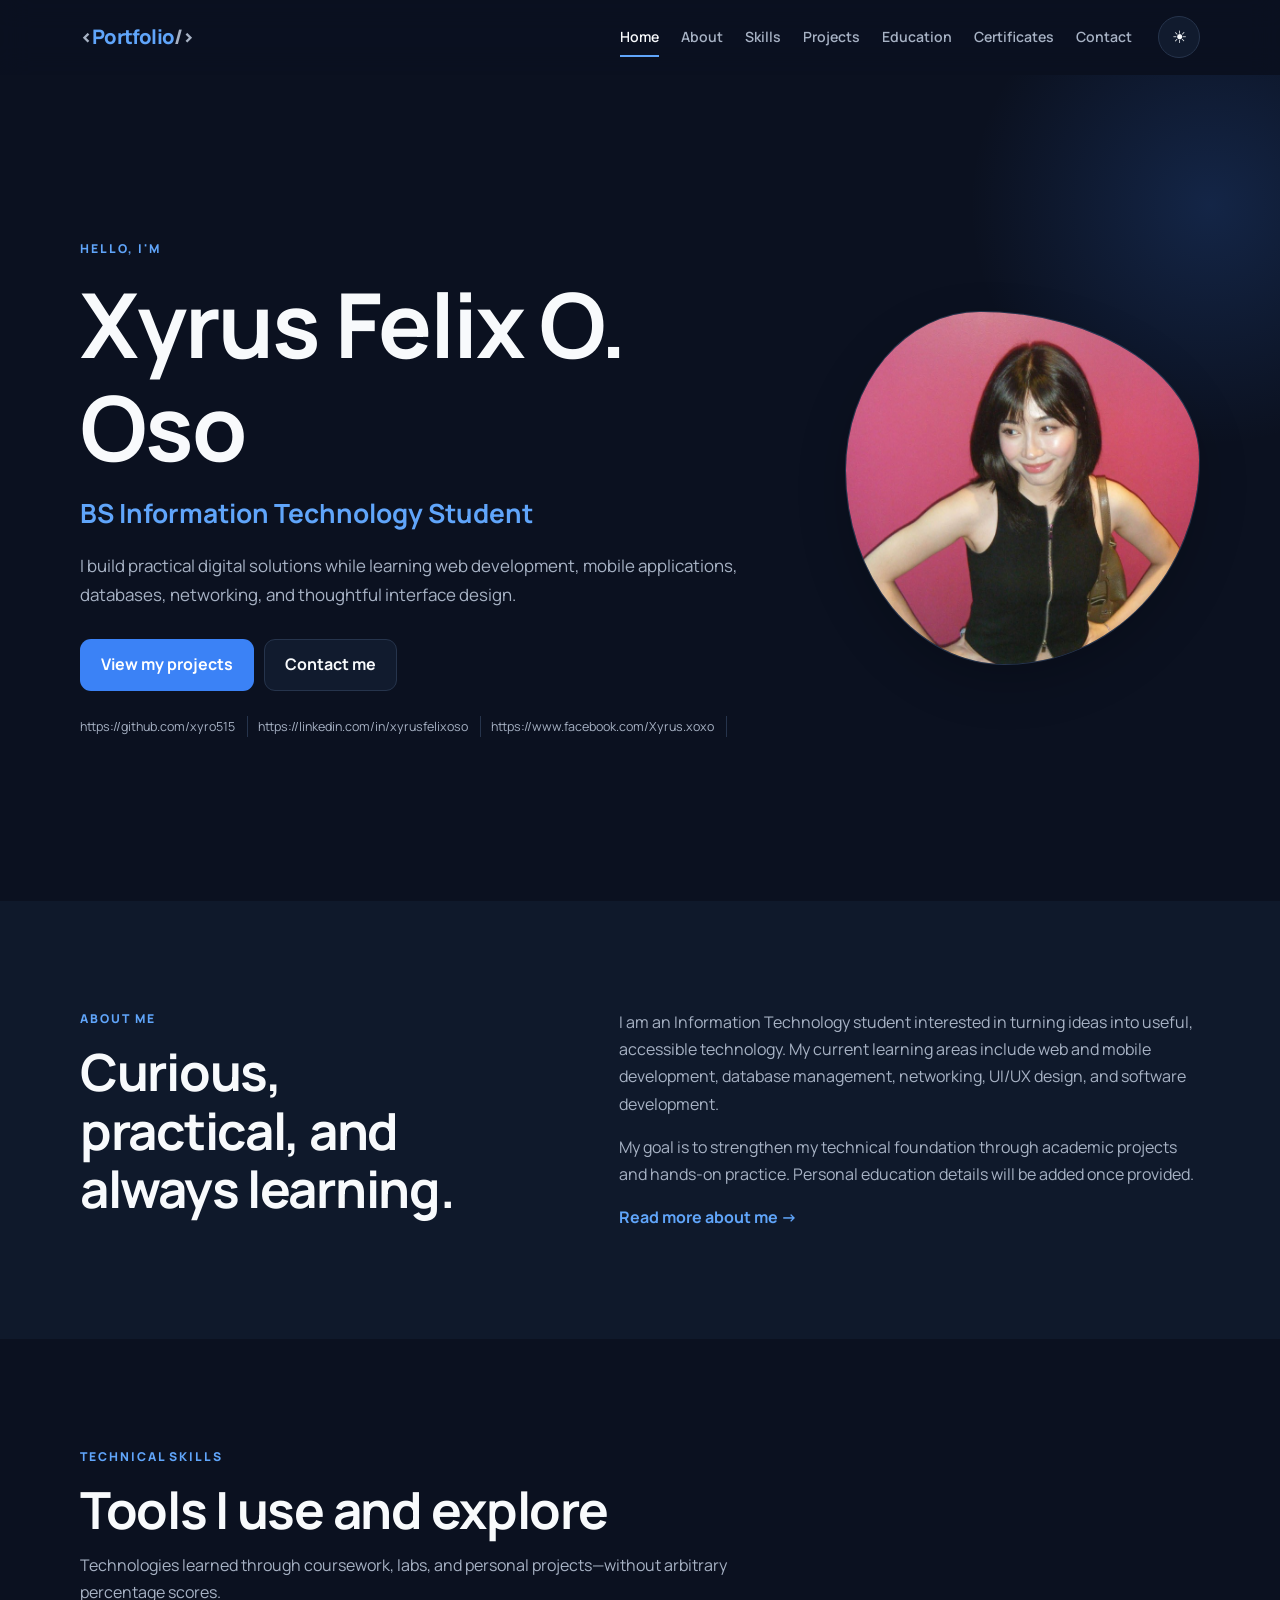
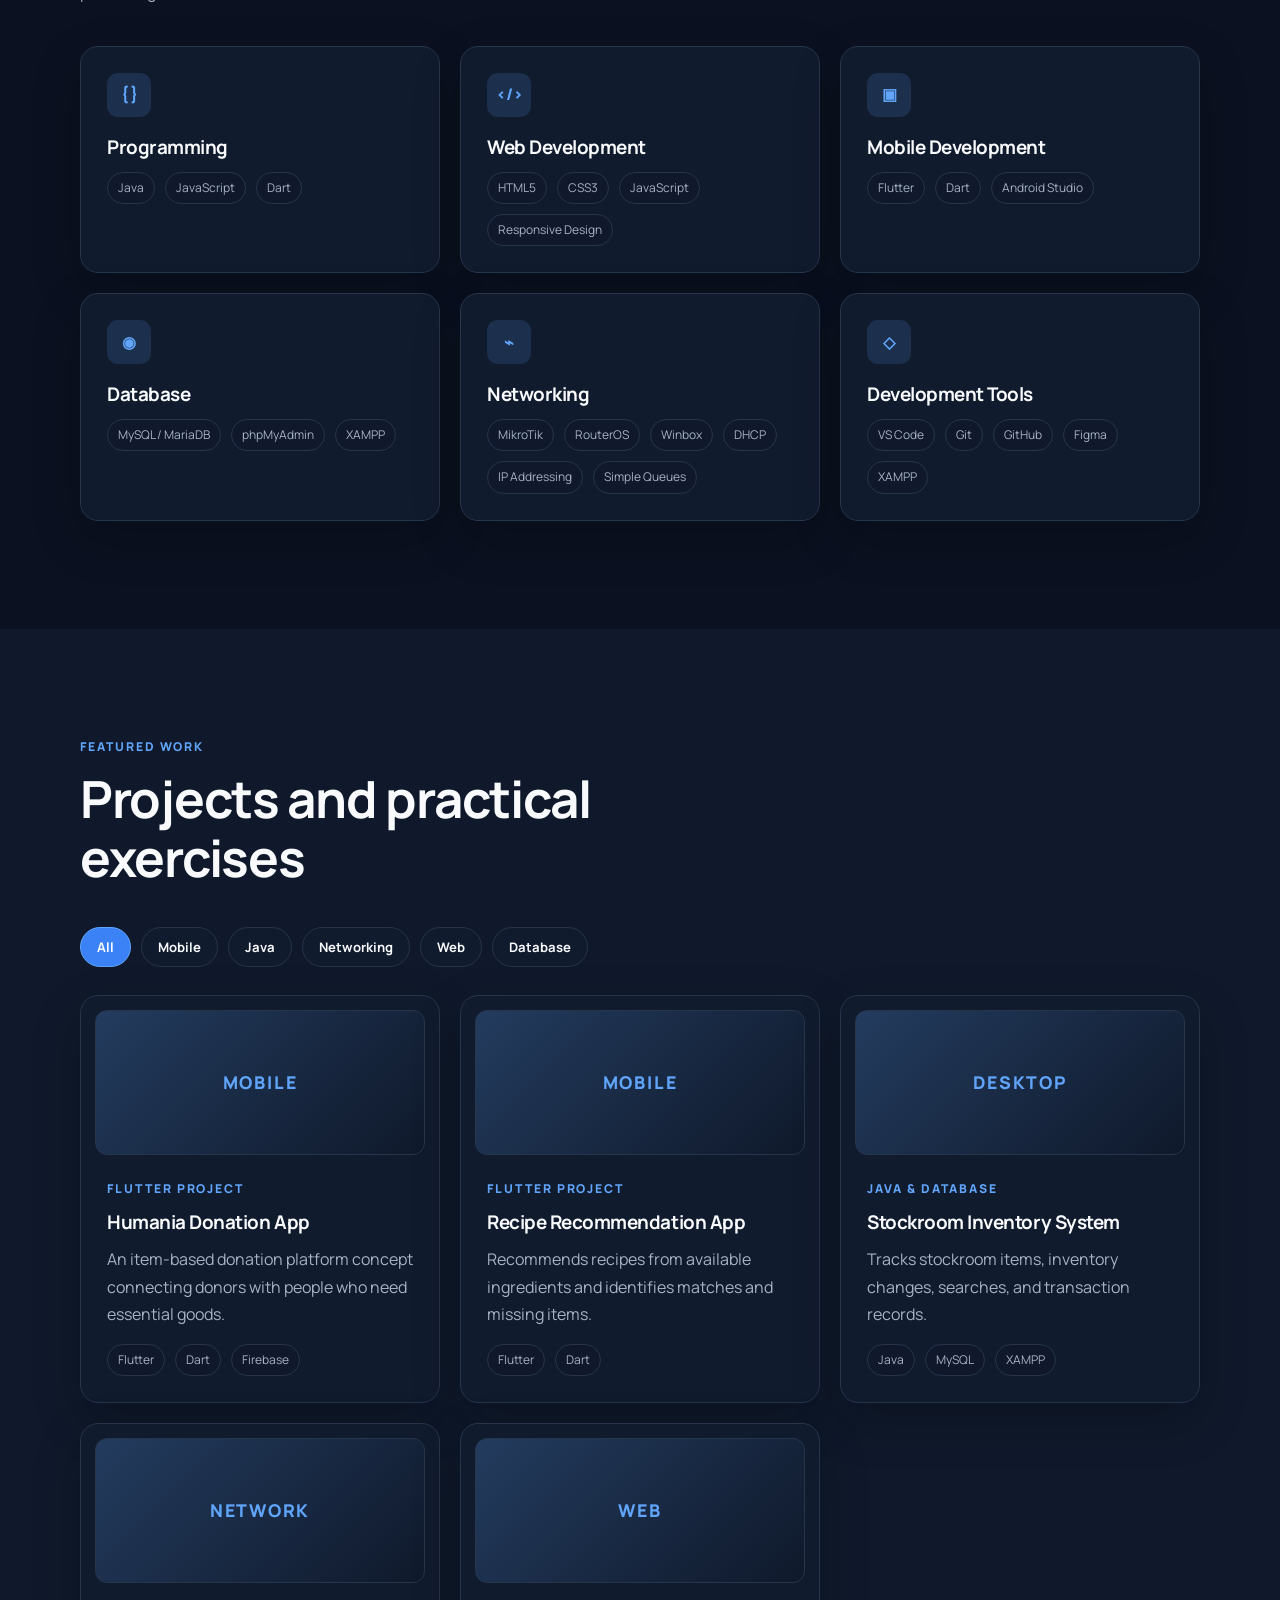
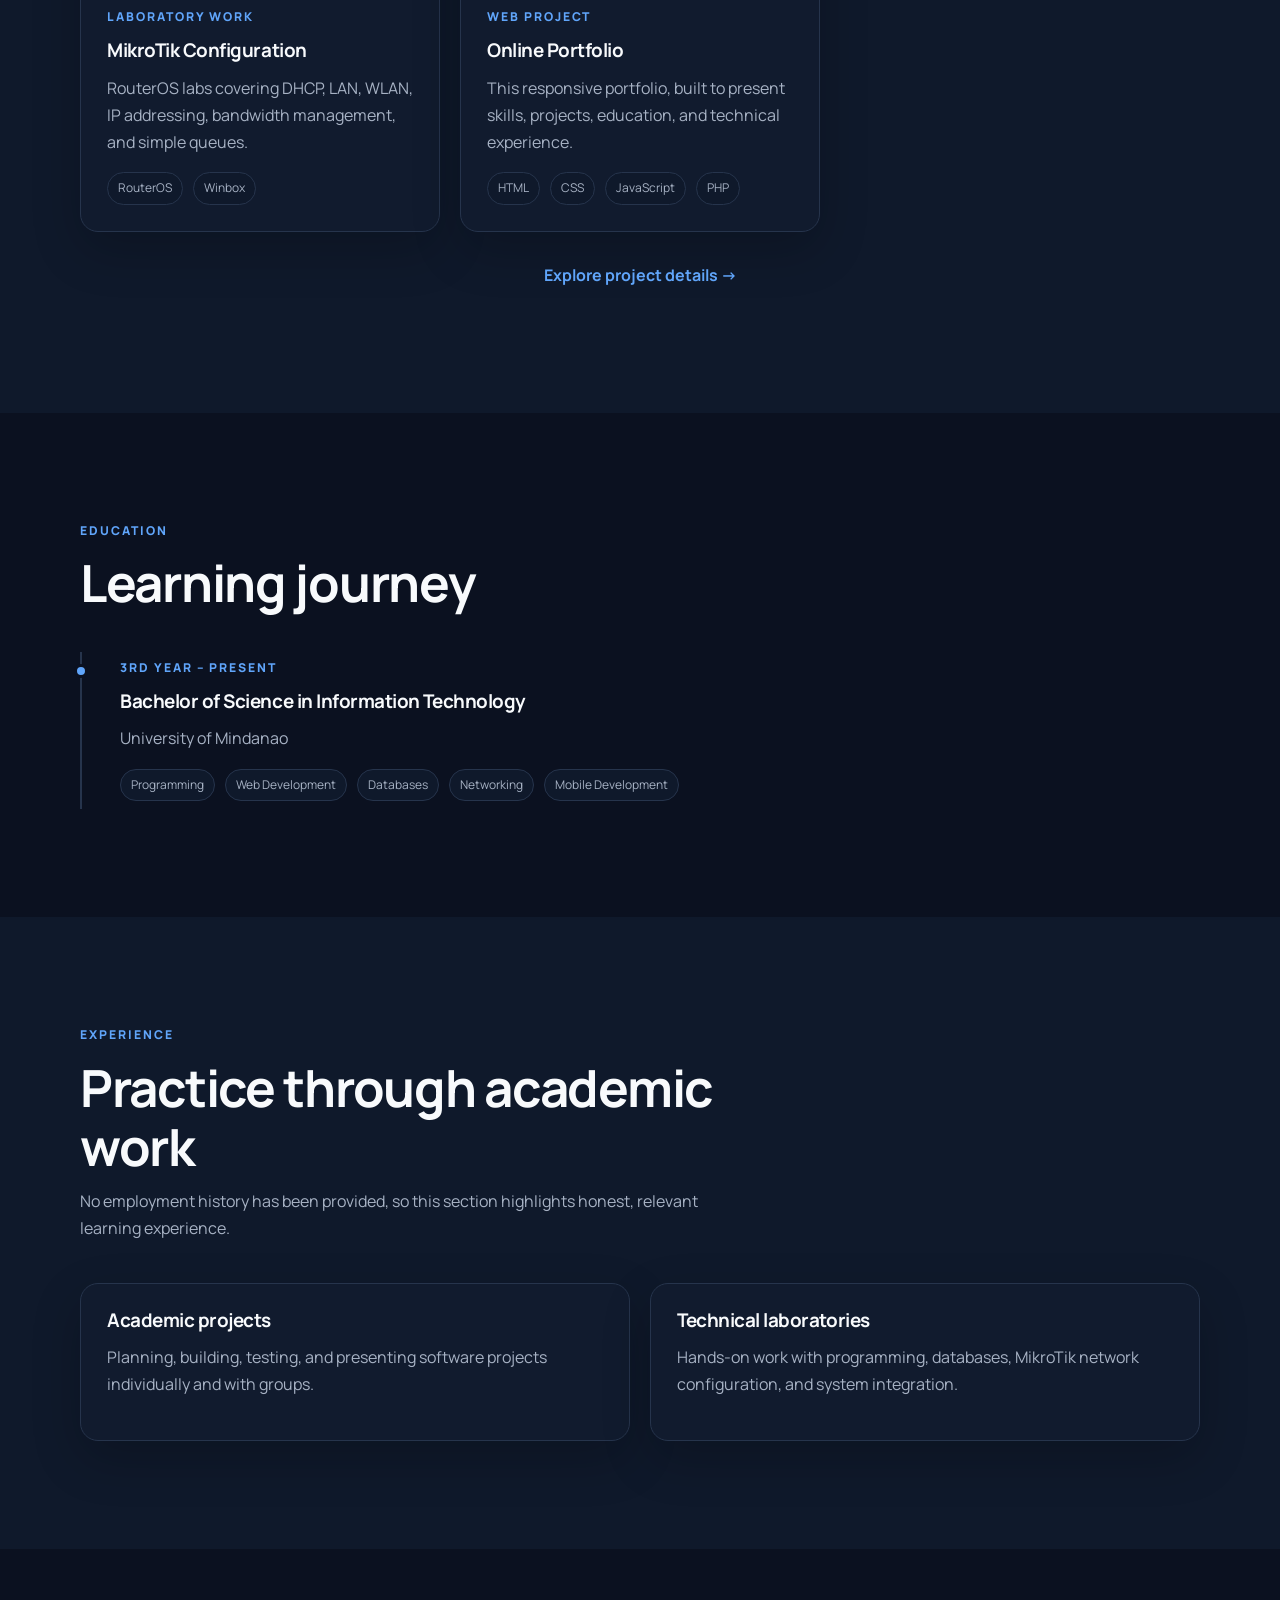
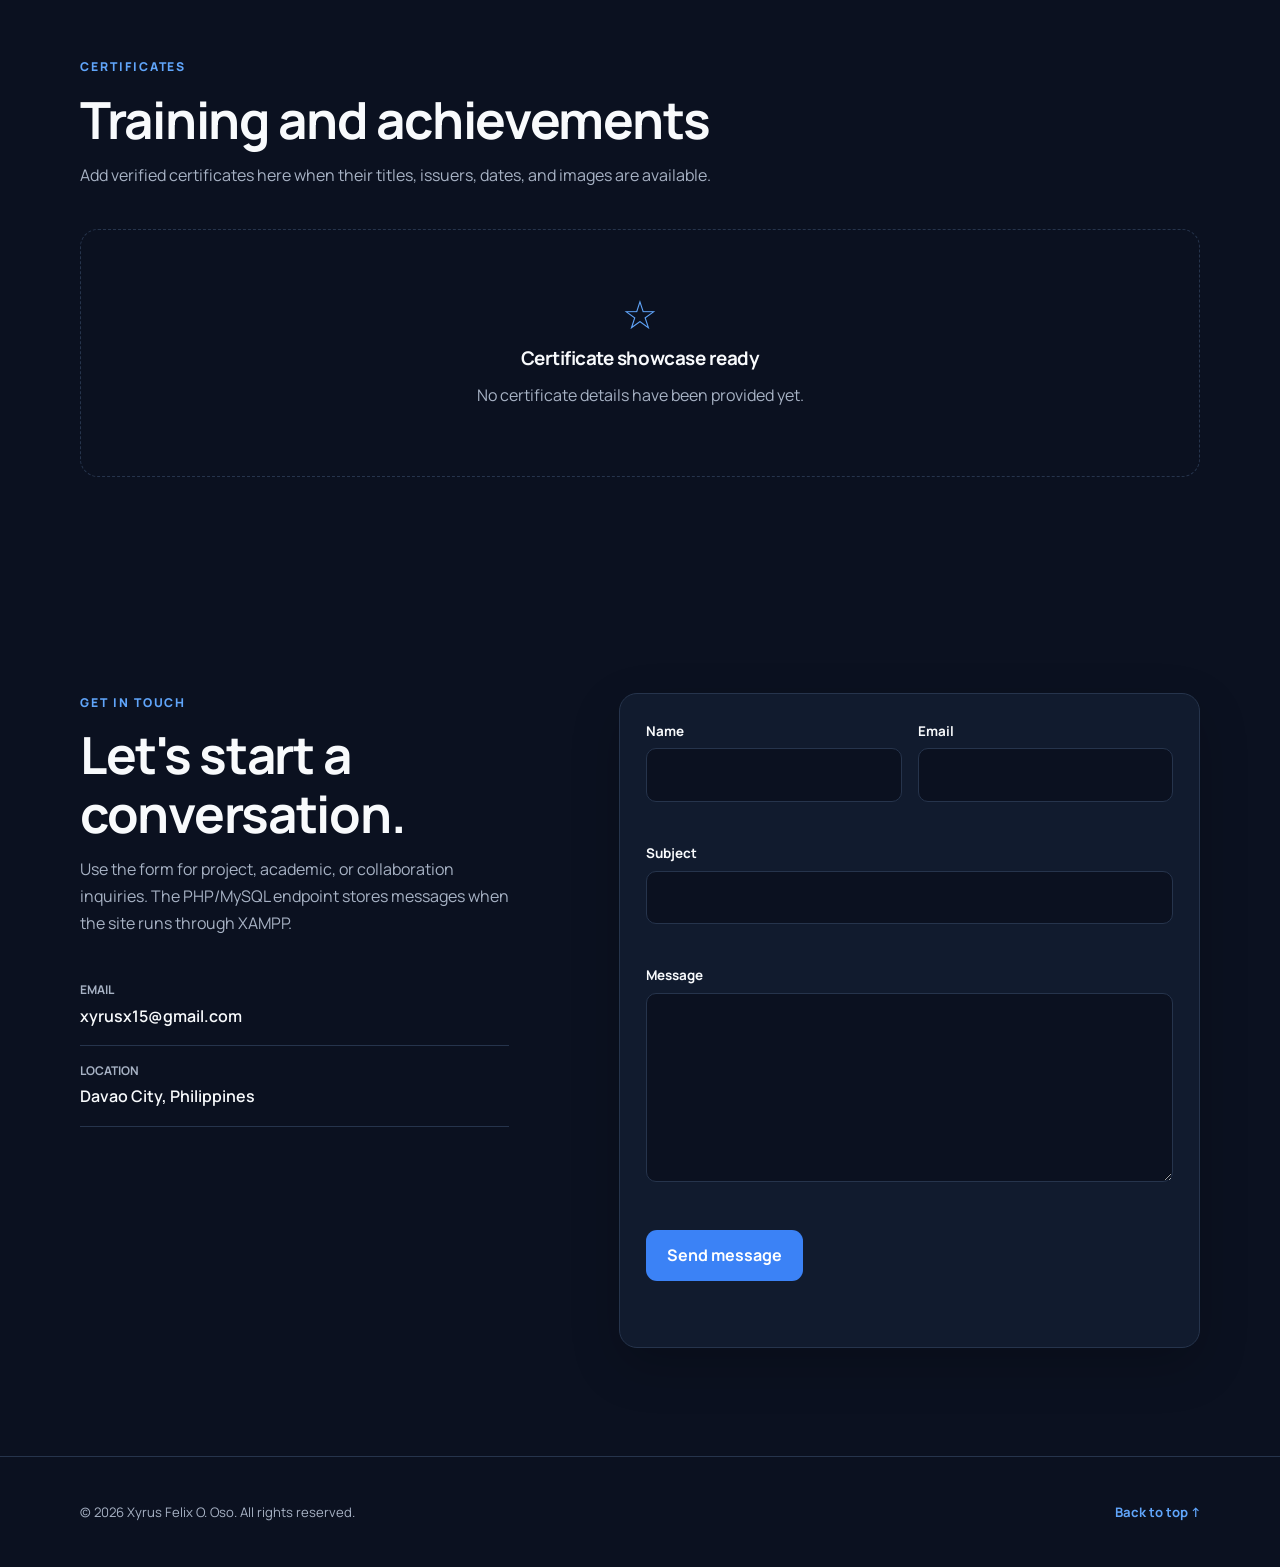
==== commit 50fc129c: "Constrain profile photo and refresh styles Co-authored-by: Copilot <223556219+Copilot@users.noreply." ====
--- a/index.html
+++ b/index.html
@@ -11,7 +11,7 @@
   <meta property="og:type" content="website">
   <meta name="theme-color" content="#0f172a">
   <title>Xyrus Felix O. Oso | IT Portfolio</title>
-  <link rel="stylesheet" href="css/style.css">
+  <link rel="stylesheet" href="css/style.css?v=2">
   <script>document.documentElement.dataset.theme=localStorage.getItem('portfolio-theme')||'dark';</script>
 </head>
 <body>
@@ -36,7 +36,7 @@
           <p class="hero-title">BS Information Technology Student</p>
           <p>I build practical digital solutions while learning web development, mobile applications, databases, networking, and thoughtful interface design.</p>
           <div class="button-row"><a class="button primary" href="#projects">View my projects</a><a class="button secondary" href="#contact">Contact me</a></div>
-          <div class="social-links" aria-label="Social links"><span>https://github.com/xyrusfelixoso</span><span>https://linkedin.com/in/xyrusfelixoso</span><span>https://facebook.com/xyrusfelixoso</span></div>
+          <div class="social-links" aria-label="Social links"><span>https://github.com/xyro515</span><span>https://linkedin.com/in/xyrusfelixoso</span><span>https://www.facebook.com/Xyrus.xoxo</span></div>
         </div>
         <div class="profile-photo reveal"><img src="images/profile/profile.jpg" alt="Profile portrait of Xyrus Felix O. Oso"></div>
       </div>
--- a/css/style.css
+++ b/css/style.css
@@ -74,7 +74,7 @@
 .button.secondary { border-color: var(--border); background: var(--surface); }
 .social-links { color: var(--muted); font-size: .78rem; }
 .social-links span { padding-right: 12px; border-right: 1px solid var(--border); }
-.profile-photo { aspect-ratio: 1; overflow: hidden; border: 1px solid var(--border); border-radius: 38% 62% 55% 45% / 45% 42% 58% 55%; background: linear-gradient(145deg, var(--surface), var(--surface-alt)); box-shadow: var(--shadow); }
+.profile-photo { width: min(100%, 360px); aspect-ratio: 1; justify-self: end; overflow: hidden; border: 1px solid var(--border); border-radius: 38% 62% 55% 45% / 45% 42% 58% 55%; background: linear-gradient(145deg, var(--surface), var(--surface-alt)); box-shadow: var(--shadow); }
 .profile-photo img { display: block; width: 100%; height: 100%; object-fit: cover; object-position: center 35%; }
 
 .split, .contact-grid { display: grid; grid-template-columns: .85fr 1.15fr; gap: clamp(45px, 9vw, 110px); align-items: start; }
